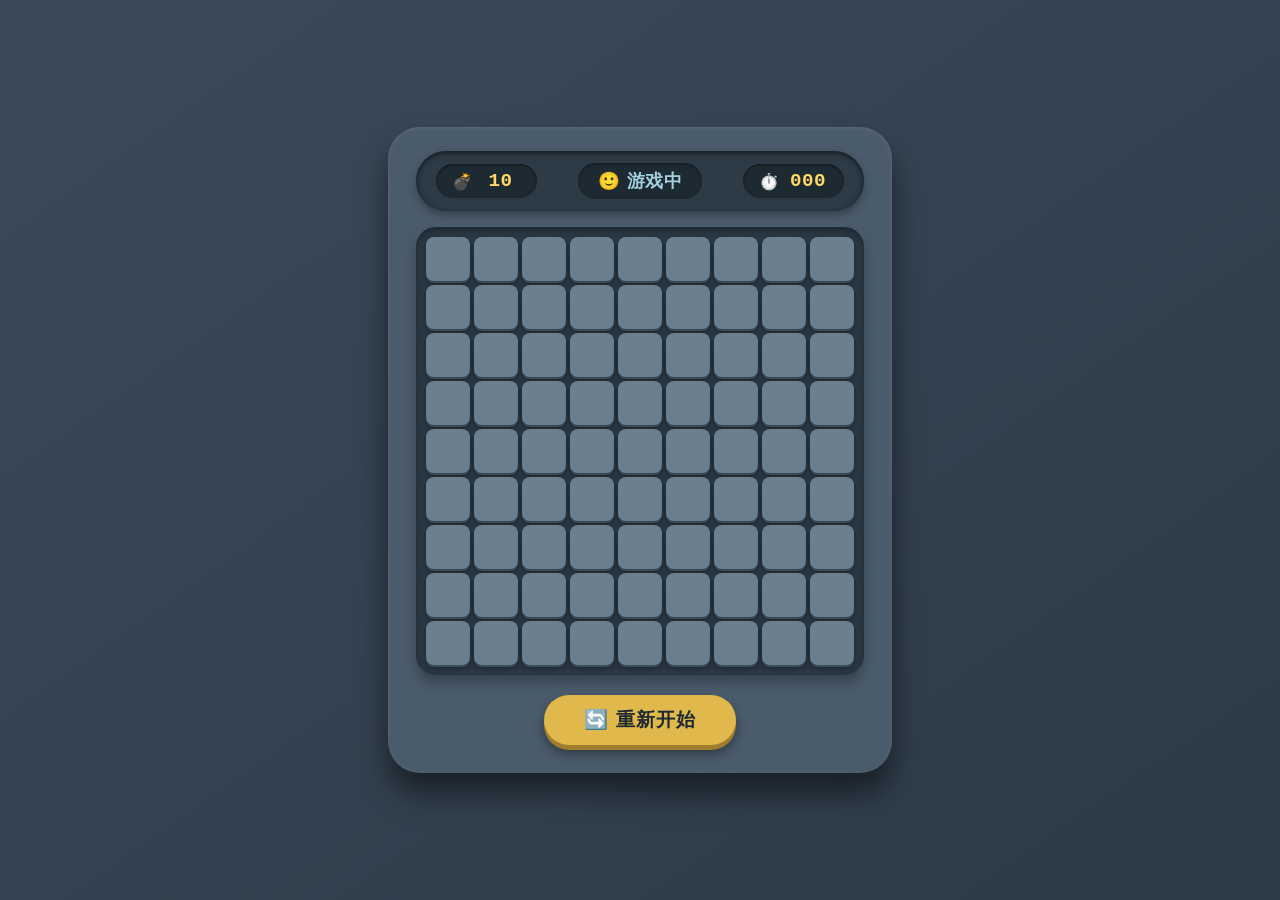
==== game/lei.html @ 7102a51b "扫雷" ====
<!DOCTYPE html>
<html lang="zh-CN">
<head>
  <meta charset="UTF-8">
  <meta name="viewport" content="width=device-width, initial-scale=1.0">
  <title>扫雷 · 经典</title>
  <style>
    * {
      box-sizing: border-box;
      user-select: none;
    }

    body {
      margin: 0;
      min-height: 100vh;
      background: linear-gradient(145deg, #3b4a5a 0%, #2c3a47 100%);
      font-family: 'Segoe UI', Roboto, system-ui, sans-serif;
      display: flex;
      align-items: center;
      justify-content: center;
      padding: 16px;
    }

    .game-container {
      background: #4a5b6b;
      padding: 24px 28px 28px;
      border-radius: 32px;
      box-shadow: 0 20px 30px rgba(0, 0, 0, 0.5), inset 0 1px 4px rgba(255, 255, 255, 0.1);
      display: flex;
      flex-direction: column;
      align-items: center;
      gap: 16px;
    }

    .status-panel {
      display: flex;
      justify-content: space-between;
      align-items: center;
      width: 100%;
      background: #2d3b47;
      padding: 12px 20px;
      border-radius: 60px;
      box-shadow: inset 0 2px 6px rgba(0, 0, 0, 0.6), 0 4px 8px rgba(0, 0, 0, 0.3);
      color: #f0e6d2;
      font-weight: bold;
      letter-spacing: 0.5px;
    }

    .info-item {
      display: flex;
      align-items: center;
      gap: 8px;
      background: #1e2a32;
      padding: 6px 16px;
      border-radius: 40px;
      box-shadow: inset 0 1px 3px #00000080;
      font-size: 1.2rem;
    }

    .info-item span:first-child {
      font-size: 1rem;
      color: #b0c4d9;
    }

    .info-item span:last-child {
      min-width: 2.5rem;
      text-align: center;
      color: #ffd966;
      font-family: 'Courier New', monospace;
    }

    .game-state {
      font-size: 1.1rem;
      background: #1e2a32;
      padding: 6px 20px;
      border-radius: 40px;
      color: #a3d0e0;
      box-shadow: inset 0 1px 3px #00000080;
      transition: all 0.2s;
    }

    .board {
      display: grid;
      grid-template-columns: repeat(9, 44px);
      grid-template-rows: repeat(9, 44px);
      gap: 4px;
      background: #2d3b47;
      padding: 10px;
      border-radius: 20px;
      box-shadow: inset 0 4px 8px #00000060, 0 8px 12px #00000040;
    }

    .cell {
      background: #6b7f8f;
      border-radius: 8px;
      display: flex;
      align-items: center;
      justify-content: center;
      font-size: 1.4rem;
      font-weight: 700;
      color: #1e2a32;
      cursor: pointer;
      transition: 0.08s ease;
      box-shadow: 0 2px 0 #384b57, 0 4px 6px rgba(0, 0, 0, 0.4);
      text-shadow: 0 1px 1px rgba(255, 255, 255, 0.3);
      font-family: 'Courier New', monospace;
    }

    .cell:active:not(.revealed):not(.flagged) {
      transform: scale(0.94);
      box-shadow: 0 0px 0 #384b57;
    }

    .cell.revealed {
      background: #cbd8e2;
      box-shadow: inset 0 2px 4px #7a8f9e, 0 1px 2px rgba(0, 0, 0, 0.2);
      cursor: default;
      color: #1a2b36;
      text-shadow: none;
    }

    .cell.flagged::after {
      content: "🚩";
      font-size: 1.6rem;
      line-height: 1;
      filter: drop-shadow(0 2px 2px rgba(0, 0, 0, 0.4));
    }

    .cell.mine {
      background: #d94b4b;
      color: #fff;
      text-shadow: 0 1px 2px black;
    }

    .cell.mine::after {
      content: "💣";
      font-size: 1.5rem;
    }

    .cell.wrong-flag {
      background: #d98c4b;
    }

    .cell.wrong-flag::after {
      content: "❌";
      font-size: 1.5rem;
    }

    /* 数字颜色 */
    .cell[data-number="1"] { color: #1e5fa5; }
    .cell[data-number="2"] { color: #1e7a3e; }
    .cell[data-number="3"] { color: #b33b3b; }
    .cell[data-number="4"] { color: #6b2d8f; }
    .cell[data-number="5"] { color: #8b5a2b; }
    .cell[data-number="6"] { color: #2b7a7a; }
    .cell[data-number="7"] { color: #3d3d3d; }
    .cell[data-number="8"] { color: #6b6b6b; }

    .reset-btn {
      background: #e0b84c;
      border: none;
      border-radius: 60px;
      padding: 12px 40px;
      font-size: 1.2rem;
      font-weight: bold;
      color: #1e2a32;
      letter-spacing: 1px;
      cursor: pointer;
      box-shadow: 0 5px 0 #a07d2c, 0 8px 12px rgba(0, 0, 0, 0.4);
      transition: 0.05s linear;
      margin-top: 4px;
      font-family: inherit;
    }

    .reset-btn:active {
      transform: translateY(4px);
      box-shadow: 0 1px 0 #a07d2c, 0 8px 12px rgba(0, 0, 0, 0.4);
    }

    .game-state.win {
      color: #a3e0b0;
      background: #1e3a2a;
    }

    .game-state.lose {
      color: #f4a2a2;
      background: #3a1e1e;
    }
  </style>
</head>
<body>
<div class="game-container">
  <div class="status-panel">
    <div class="info-item">
      <span>💣</span>
      <span id="mine-counter">10</span>
    </div>
    <div class="game-state" id="game-state">🙂 游戏中</div>
    <div class="info-item">
      <span>⏱️</span>
      <span id="timer">000</span>
    </div>
  </div>

  <div class="board" id="board"></div>

  <button class="reset-btn" id="reset-btn">🔄 重新开始</button>
</div>

<script>
  (function() {
    // ---------- 游戏配置 ----------
    const ROWS = 9;
    const COLS = 9;
    const TOTAL_MINES = 10;

    // ---------- 游戏状态 ----------
    let board = [];           // 真实雷区: true=雷, false=安全
    let revealed = [];        // 是否已翻开
    let flagged = [];         // 是否已标记旗帜
    let numbers = [];         // 周围雷数 (0-8)
    let gameActive = false;   // 是否可操作（未结束）
    let gameWin = false;      // 是否胜利
    let firstClick = true;    // 是否还没进行首次点击
    let minesPlaced = false;  // 是否已布雷（首次点击后）
    let flagsUsed = 0;        // 已标记旗帜数量
    let revealedCount = 0;    // 已翻开的安全格数量 (不含雷)
    let timerInterval = null;
    let secondsElapsed = 0;

    // DOM 元素
    const boardEl = document.getElementById('board');
    const mineCounterEl = document.getElementById('mine-counter');
    const timerEl = document.getElementById('timer');
    const gameStateEl = document.getElementById('game-state');
    const resetBtn = document.getElementById('reset-btn');

    // ---------- 初始化数据 ----------
    function initData() {
      board = Array.from({ length: ROWS }, () => Array(COLS).fill(false));
      revealed = Array.from({ length: ROWS }, () => Array(COLS).fill(false));
      flagged = Array.from({ length: ROWS }, () => Array(COLS).fill(false));
      numbers = Array.from({ length: ROWS }, () => Array(COLS).fill(0));
      gameActive = true;
      gameWin = false;
      firstClick = true;
      minesPlaced = false;
      flagsUsed = 0;
      revealedCount = 0;
      secondsElapsed = 0;

      // 清除计时器
      if (timerInterval) {
        clearInterval(timerInterval);
        timerInterval = null;
      }
    }

    // ---------- 布雷 (首次点击后调用，避开首点及其周围) ----------
    function placeMines(safeR, safeC) {
      // 收集所有可布雷的格子 (避开首点及其8邻居)
      const candidates = [];
      for (let r = 0; r < ROWS; r++) {
        for (let c = 0; c < COLS; c++) {
          const dr = Math.abs(r - safeR);
          const dc = Math.abs(c - safeC);
          if (dr <= 1 && dc <= 1) continue; // 避开九宫格
          candidates.push([r, c]);
        }
      }

      // 随机选取 TOTAL_MINES 个格子布雷
      for (let i = 0; i < TOTAL_MINES && candidates.length > 0; i++) {
        const idx = Math.floor(Math.random() * candidates.length);
        const [r, c] = candidates.splice(idx, 1)[0];
        board[r][c] = true;
      }

      // 计算周围雷数
      for (let r = 0; r < ROWS; r++) {
        for (let c = 0; c < COLS; c++) {
          if (board[r][c]) continue;
          let count = 0;
          for (let dr = -1; dr <= 1; dr++) {
            for (let dc = -1; dc <= 1; dc++) {
              if (dr === 0 && dc === 0) continue;
              const nr = r + dr, nc = c + dc;
              if (nr >= 0 && nr < ROWS && nc >= 0 && nc < COLS && board[nr][nc]) {
                count++;
              }
            }
          }
          numbers[r][c] = count;
        }
      }
      minesPlaced = true;
    }

    // ---------- 获取周围格子坐标 ----------
    function getNeighbors(r, c) {
      const neighbors = [];
      for (let dr = -1; dr <= 1; dr++) {
        for (let dc = -1; dc <= 1; dc++) {
          if (dr === 0 && dc === 0) continue;
          const nr = r + dr, nc = c + dc;
          if (nr >= 0 && nr < ROWS && nc >= 0 && nc < COLS) {
            neighbors.push([nr, nc]);
          }
        }
      }
      return neighbors;
    }

    // ---------- 翻开格子 (递归展开 0 区域) ----------
    function revealCell(r, c) {
      if (!gameActive || revealed[r][c] || flagged[r][c]) return;

      // 如果是首次点击，先布雷
      if (firstClick && !minesPlaced) {
        placeMines(r, c);
        firstClick = false;
        startTimer();
      }

      // 踩雷
      if (board[r][c]) {
        // 游戏结束
        revealed[r][c] = true;
        gameActive = false;
        gameWin = false;
        stopTimer();
        // 显示所有雷
        for (let rr = 0; rr < ROWS; rr++) {
          for (let cc = 0; cc < COLS; cc++) {
            if (board[rr][cc]) {
              revealed[rr][cc] = true;
            }
          }
        }
        updateGameStateDisplay('lose', '💥 踩雷了...');
        renderBoard();
        return;
      }

      // 安全格
      revealed[r][c] = true;
      revealedCount++;

      // 如果周围雷数为0，递归展开相邻格
      if (numbers[r][c] === 0) {
        for (const [nr, nc] of getNeighbors(r, c)) {
          if (!revealed[nr][nc] && !flagged[nr][nc]) {
            revealCell(nr, nc);
          }
        }
      }

      // 检查胜利
      checkWinCondition();

      renderBoard();
    }

    // ---------- 切换旗帜 ----------
    function toggleFlag(r, c) {
      if (!gameActive || revealed[r][c]) return;

      // 首次点击前不允许标记？但为了体验，允许标记，但布雷仍未发生
      // 如果还没有布雷（即首次点击没发生），标记旗帜不影响布雷逻辑
      // 但为了避免无限标记，限制旗帜数量
      if (!flagged[r][c]) {
        if (flagsUsed >= TOTAL_MINES) return; // 旗帜用完
        flagged[r][c] = true;
        flagsUsed++;
      } else {
        flagged[r][c] = false;
        flagsUsed--;
      }
      renderBoard();
    }

    // ---------- 检查胜利条件 ----------
    function checkWinCondition() {
      // 胜利条件：所有非雷格子均已翻开
      const totalSafe = ROWS * COLS - TOTAL_MINES;
      if (revealedCount === totalSafe) {
        gameActive = false;
        gameWin = true;
        stopTimer();
        updateGameStateDisplay('win', '🏆 你赢了！');
        // 自动标记所有未标记的雷 (可选)
        for (let r = 0; r < ROWS; r++) {
          for (let c = 0; c < COLS; c++) {
            if (board[r][c] && !flagged[r][c]) {
              flagged[r][c] = true;
              flagsUsed++;
            }
          }
        }
        renderBoard();
      }
    }

    // ---------- 计时器 ----------
    function startTimer() {
      if (timerInterval) clearInterval(timerInterval);
      secondsElapsed = 0;
      timerEl.textContent = '000';
      timerInterval = setInterval(() => {
        secondsElapsed++;
        timerEl.textContent = String(secondsElapsed).padStart(3, '0');
        if (secondsElapsed > 999) secondsElapsed = 999;
      }, 1000);
    }

    function stopTimer() {
      if (timerInterval) {
        clearInterval(timerInterval);
        timerInterval = null;
      }
    }

    // ---------- 更新游戏状态显示 ----------
    function updateGameStateDisplay(type, text) {
      gameStateEl.textContent = text;
      gameStateEl.classList.remove('win', 'lose');
      if (type === 'win') gameStateEl.classList.add('win');
      if (type === 'lose') gameStateEl.classList.add('lose');
    }

    // ---------- 渲染棋盘 ----------
    function renderBoard() {
      boardEl.innerHTML = '';
      for (let r = 0; r < ROWS; r++) {
        for (let c = 0; c < COLS; c++) {
          const cell = document.createElement('div');
          cell.className = 'cell';
          cell.dataset.row = r;
          cell.dataset.col = c;

          if (revealed[r][c]) {
            cell.classList.add('revealed');
            if (board[r][c]) {
              cell.classList.add('mine');
              cell.textContent = ''; // 伪元素显示💣
            } else {
              const num = numbers[r][c];
              if (num > 0) {
                cell.textContent = num;
                cell.dataset.number = num;
              }
            }
          } else if (flagged[r][c]) {
            cell.classList.add('flagged');
            // 检查是否是错误的旗帜（踩雷后？）
            // 如果游戏结束且这里不是雷，显示错误标记
            if (!gameActive && !gameWin && !board[r][c]) {
              cell.classList.add('wrong-flag');
              cell.classList.remove('flagged');
            }
          } else {
            // 如果游戏结束，显示所有雷？已由踩雷逻辑处理
          }

          // 事件监听
          cell.addEventListener('click', (e) => {
            e.preventDefault();
            if (!gameActive) return;
            const row = parseInt(cell.dataset.row);
            const col = parseInt(cell.dataset.col);
            revealCell(row, col);
          });

          cell.addEventListener('contextmenu', (e) => {
            e.preventDefault();
            if (!gameActive) return;
            const row = parseInt(cell.dataset.row);
            const col = parseInt(cell.dataset.col);
            toggleFlag(row, col);
          });

          boardEl.appendChild(cell);
        }
      }

      // 更新剩余雷数
      const remaining = TOTAL_MINES - flagsUsed;
      mineCounterEl.textContent = remaining >= 0 ? remaining : 0;
    }

    // ---------- 重置游戏 ----------
    function resetGame() {
      // 停止计时器
      stopTimer();
      // 重置数据
      initData();
      // 重置显示
      mineCounterEl.textContent = TOTAL_MINES;
      timerEl.textContent = '000';
      updateGameStateDisplay('', '🙂 游戏中');
      // 重新渲染空棋盘
      renderBoard();
      // 确保游戏状态为活跃
      gameActive = true;
    }

    // ---------- 初始化棋盘（无雷）----------
    function initEmptyBoard() {
      board = Array.from({ length: ROWS }, () => Array(COLS).fill(false));
      revealed = Array.from({ length: ROWS }, () => Array(COLS).fill(false));
      flagged = Array.from({ length: ROWS }, () => Array(COLS).fill(false));
      numbers = Array.from({ length: ROWS }, () => Array(COLS).fill(0));
      gameActive = true;
      gameWin = false;
      firstClick = true;
      minesPlaced = false;
      flagsUsed = 0;
      revealedCount = 0;
      secondsElapsed = 0;
    }

    // ---------- 启动 ----------
    function startGame() {
      initEmptyBoard();
      mineCounterEl.textContent = TOTAL_MINES;
      timerEl.textContent = '000';
      updateGameStateDisplay('', '🙂 游戏中');
      renderBoard();
    }

    // 绑定重置按钮
    resetBtn.addEventListener('click', () => {
      stopTimer();
      startGame();
    });

    // 页面加载启动
    startGame();

    // 额外修复：右键菜单阻止
    boardEl.addEventListener('contextmenu', (e) => e.preventDefault());

  })();
</script>
</body>
</html>
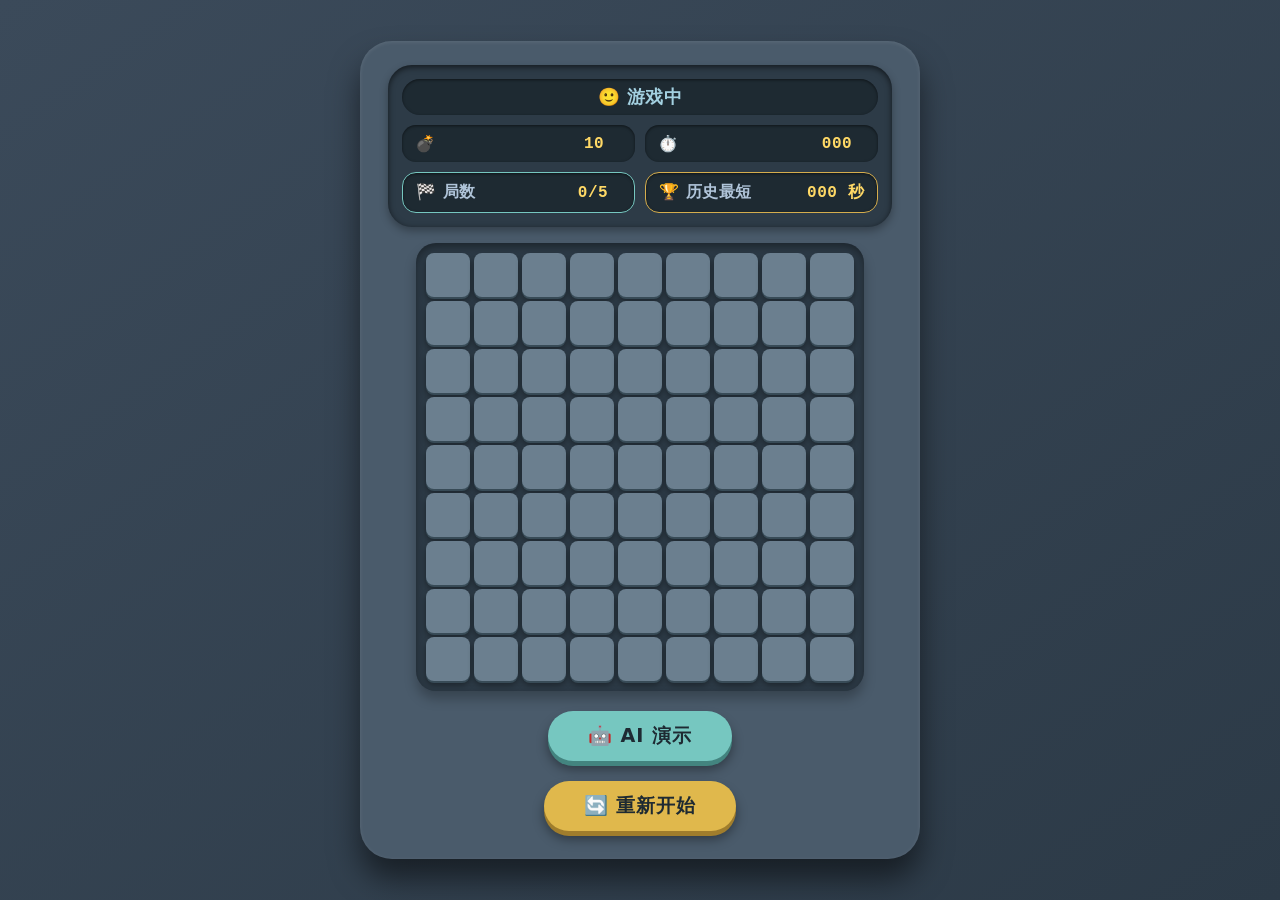
==== commit 5ea4a0b7: "lei" ====
--- a/game/lei.html
+++ b/game/lei.html
@@ -23,6 +23,7 @@
 
     .game-container {
       background: #4a5b6b;
+      width: min(100%, 560px);
       padding: 24px 28px 28px;
       border-radius: 32px;
       box-shadow: 0 20px 30px rgba(0, 0, 0, 0.5), inset 0 1px 4px rgba(255, 255, 255, 0.1);
@@ -33,28 +34,30 @@
     }
 
     .status-panel {
-      display: flex;
-      justify-content: space-between;
-      align-items: center;
+      display: grid;
+      grid-template-columns: repeat(2, minmax(0, 1fr));
+      align-items: stretch;
       width: 100%;
       background: #2d3b47;
-      padding: 12px 20px;
-      border-radius: 60px;
+      padding: 14px;
+      border-radius: 24px;
       box-shadow: inset 0 2px 6px rgba(0, 0, 0, 0.6), 0 4px 8px rgba(0, 0, 0, 0.3);
       color: #f0e6d2;
       font-weight: bold;
       letter-spacing: 0.5px;
+      gap: 10px;
     }
 
     .info-item {
       display: flex;
       align-items: center;
+      justify-content: space-between;
       gap: 8px;
       background: #1e2a32;
-      padding: 6px 16px;
-      border-radius: 40px;
+      padding: 9px 13px;
+      border-radius: 14px;
       box-shadow: inset 0 1px 3px #00000080;
-      font-size: 1.2rem;
+      font-size: 1rem;
     }
 
     .info-item span:first-child {
@@ -63,13 +66,17 @@
     }
 
     .info-item span:last-child {
-      min-width: 2.5rem;
+      min-width: 3.5rem;
       text-align: center;
       color: #ffd966;
       font-family: 'Courier New', monospace;
     }
 
     .game-state {
+      grid-column: 1 / -1;
+      grid-row: 1;
+      order: -1;
+      text-align: center;
       font-size: 1.1rem;
       background: #1e2a32;
       padding: 6px 20px;
@@ -77,6 +84,14 @@
       color: #a3d0e0;
       box-shadow: inset 0 1px 3px #00000080;
       transition: all 0.2s;
+    }
+
+    .best-time {
+      border: 1px solid #d5ad4d;
+    }
+
+    .round-info {
+      border: 1px solid #76c7c0;
     }
 
     .board {
@@ -177,6 +192,15 @@
       box-shadow: 0 1px 0 #a07d2c, 0 8px 12px rgba(0, 0, 0, 0.4);
     }
 
+    .ai-btn {
+      background: #76c7c0;
+      box-shadow: 0 5px 0 #43847f, 0 8px 12px rgba(0, 0, 0, 0.4);
+    }
+
+    .ai-btn:active {
+      box-shadow: 0 1px 0 #43847f, 0 8px 12px rgba(0, 0, 0, 0.4);
+    }
+
     .game-state.win {
       color: #a3e0b0;
       background: #1e3a2a;
@@ -185,25 +209,52 @@
     .game-state.lose {
       color: #f4a2a2;
       background: #3a1e1e;
+    }
+
+    @media (max-width: 520px) {
+      .game-container {
+        padding: 16px;
+        border-radius: 24px;
+      }
+
+      .board {
+        grid-template-columns: repeat(9, minmax(0, 1fr));
+        grid-template-rows: repeat(9, minmax(0, 1fr));
+        width: 100%;
+        aspect-ratio: 1;
+      }
+
+      .cell {
+        font-size: clamp(0.9rem, 5vw, 1.4rem);
+      }
     }
   </style>
 </head>
 <body>
 <div class="game-container">
   <div class="status-panel">
+    <div class="game-state" id="game-state">🙂 游戏中</div>
     <div class="info-item">
       <span>💣</span>
       <span id="mine-counter">10</span>
     </div>
-    <div class="game-state" id="game-state">🙂 游戏中</div>
     <div class="info-item">
       <span>⏱️</span>
       <span id="timer">000</span>
     </div>
+    <div class="info-item round-info">
+      <span>🏁 局数</span>
+      <span id="round-counter">0/5</span>
+    </div>
+    <div class="info-item best-time">
+      <span>🏆 历史最短</span>
+      <span id="best-time">--</span>
+    </div>
   </div>
 
   <div class="board" id="board"></div>
 
+  <button class="reset-btn ai-btn" id="ai-btn">🤖 AI 演示</button>
   <button class="reset-btn" id="reset-btn">🔄 重新开始</button>
 </div>
 
@@ -213,6 +264,7 @@
     const ROWS = 9;
     const COLS = 9;
     const TOTAL_MINES = 10;
+    const AI_TARGET_WINS = 5;
 
     // ---------- 游戏状态 ----------
     let board = [];           // 真实雷区: true=雷, false=安全
@@ -227,13 +279,42 @@
     let revealedCount = 0;    // 已翻开的安全格数量 (不含雷)
     let timerInterval = null;
     let secondsElapsed = 0;
+    let aiInterval = null;
+    let aiRestartTimeout = null;
+    let aiSessionActive = false;
+    let consecutiveWins = 0;
 
     // DOM 元素
     const boardEl = document.getElementById('board');
     const mineCounterEl = document.getElementById('mine-counter');
     const timerEl = document.getElementById('timer');
     const gameStateEl = document.getElementById('game-state');
+    const roundCounterEl = document.getElementById('round-counter');
+    const bestTimeEl = document.getElementById('best-time');
     const resetBtn = document.getElementById('reset-btn');
+    const BEST_TIME_KEY = 'minesweeper-best-time';
+
+    function getBestTime() {
+      const storedTime = Number(localStorage.getItem(BEST_TIME_KEY));
+      return Number.isFinite(storedTime) && storedTime >= 0 ? storedTime : null;
+    }
+
+    function formatTime(seconds) {
+      return `${String(seconds).padStart(3, '0')} 秒`;
+    }
+
+    function updateBestTimeDisplay() {
+      const bestTime = getBestTime();
+      bestTimeEl.textContent = bestTime === null ? '--' : formatTime(bestTime);
+    }
+
+    function recordBestTime() {
+      const bestTime = getBestTime();
+      if (bestTime === null || secondsElapsed < bestTime) {
+        localStorage.setItem(BEST_TIME_KEY, String(secondsElapsed));
+        updateBestTimeDisplay();
+      }
+    }
 
     // ---------- 初始化数据 ----------
     function initData() {
@@ -387,6 +468,7 @@
         gameActive = false;
         gameWin = true;
         stopTimer();
+        recordBestTime();
         updateGameStateDisplay('win', '🏆 你赢了！');
         // 自动标记所有未标记的雷 (可选)
         for (let r = 0; r < ROWS; r++) {
@@ -418,6 +500,126 @@
         clearInterval(timerInterval);
         timerInterval = null;
       }
+    }
+
+    // ---------- AI 自动演示 ----------
+    function clearAiTimers() {
+      if (aiInterval) {
+        clearInterval(aiInterval);
+        aiInterval = null;
+      }
+      if (aiRestartTimeout) {
+        clearTimeout(aiRestartTimeout);
+        aiRestartTimeout = null;
+      }
+    }
+
+    function stopAi() {
+      clearAiTimers();
+      aiSessionActive = false;
+    }
+
+    function aiStep() {
+      if (!gameActive) {
+        clearAiTimers();
+        if (gameWin) {
+          consecutiveWins++;
+          roundCounterEl.textContent = `${consecutiveWins}/${AI_TARGET_WINS}`;
+          if (consecutiveWins >= AI_TARGET_WINS) {
+            aiSessionActive = false;
+            updateGameStateDisplay('win', `🏆 连续通关 ${AI_TARGET_WINS} 关，成功！`);
+            return;
+          }
+          updateGameStateDisplay('win', `🏆 第 ${consecutiveWins} 局通关，准备下一局...`);
+        } else {
+          consecutiveWins = 0;
+          updateGameStateDisplay('lose', '💥 踩雷失败，准备重新开始...');
+        }
+
+        aiRestartTimeout = setTimeout(() => {
+          aiRestartTimeout = null;
+          if (!aiSessionActive) return;
+          startGame(true);
+          beginAiLoop();
+        }, 900);
+        return;
+      }
+
+      let madeMove = false;
+
+      for (let r = 0; r < ROWS && !madeMove; r++) {
+        for (let c = 0; c < COLS && !madeMove; c++) {
+          if (!revealed[r][c] || numbers[r][c] === 0) continue;
+
+          const unknown = [];
+          let markedMines = 0;
+          for (const [nr, nc] of getNeighbors(r, c)) {
+            if (flagged[nr][nc]) {
+              markedMines++;
+            } else if (!revealed[nr][nc]) {
+              unknown.push([nr, nc]);
+            }
+          }
+
+          if (unknown.length === 0) continue;
+
+          if (unknown.length === numbers[r][c] - markedMines) {
+            for (const [nr, nc] of unknown) {
+              toggleFlag(nr, nc);
+            }
+            madeMove = true;
+          } else if (markedMines === numbers[r][c]) {
+            for (const [nr, nc] of unknown) {
+              revealCell(nr, nc);
+            }
+            madeMove = true;
+          }
+        }
+      }
+
+      if (gameWin) {
+        return;
+      } else if (!madeMove) {
+        const candidates = [];
+        for (let r = 0; r < ROWS; r++) {
+          for (let c = 0; c < COLS; c++) {
+            if (!revealed[r][c] && !flagged[r][c]) {
+              candidates.push([r, c]);
+            }
+          }
+        }
+
+        if (candidates.length === 0) {
+          stopAi();
+          updateGameStateDisplay('', '🤖 AI 无法继续');
+          return;
+        }
+
+        const [r, c] = candidates[Math.floor(Math.random() * candidates.length)];
+        revealCell(r, c);
+      }
+    }
+
+    function beginAiLoop() {
+      if (!aiSessionActive || !gameActive) return;
+      updateGameStateDisplay('', `🤖 AI 演示中（连续 ${consecutiveWins}/${AI_TARGET_WINS}）`);
+      roundCounterEl.textContent = `${consecutiveWins}/${AI_TARGET_WINS}`;
+      aiInterval = setInterval(aiStep, 450);
+      aiStep();
+    }
+
+    function startAi() {
+      stopAi();
+      consecutiveWins = 0;
+      roundCounterEl.textContent = `0/${AI_TARGET_WINS}`;
+      startGame();
+      aiSessionActive = true;
+      if (firstClick && !minesPlaced) {
+        revealCell(Math.floor(ROWS / 2), Math.floor(COLS / 2));
+      }
+
+      if (!gameActive) return;
+      beginAiLoop();
     }
 
     // ---------- 更新游戏状态显示 ----------
@@ -492,6 +694,7 @@
     function resetGame() {
       // 停止计时器
       stopTimer();
+      stopAi();
       // 重置数据
       initData();
       // 重置显示
@@ -520,11 +723,18 @@
     }
 
     // ---------- 启动 ----------
-    function startGame() {
+    function startGame(keepAiSession = false) {
+      if (keepAiSession) {
+        clearAiTimers();
+      } else {
+        stopAi();
+      }
       initEmptyBoard();
       mineCounterEl.textContent = TOTAL_MINES;
       timerEl.textContent = '000';
+      if (!keepAiSession) roundCounterEl.textContent = `0/${AI_TARGET_WINS}`;
       updateGameStateDisplay('', '🙂 游戏中');
+      updateBestTimeDisplay();
       renderBoard();
     }
 
@@ -534,6 +744,8 @@
       startGame();
     });
 
+    document.getElementById('ai-btn').addEventListener('click', startAi);
+
     // 页面加载启动
     startGame();
 
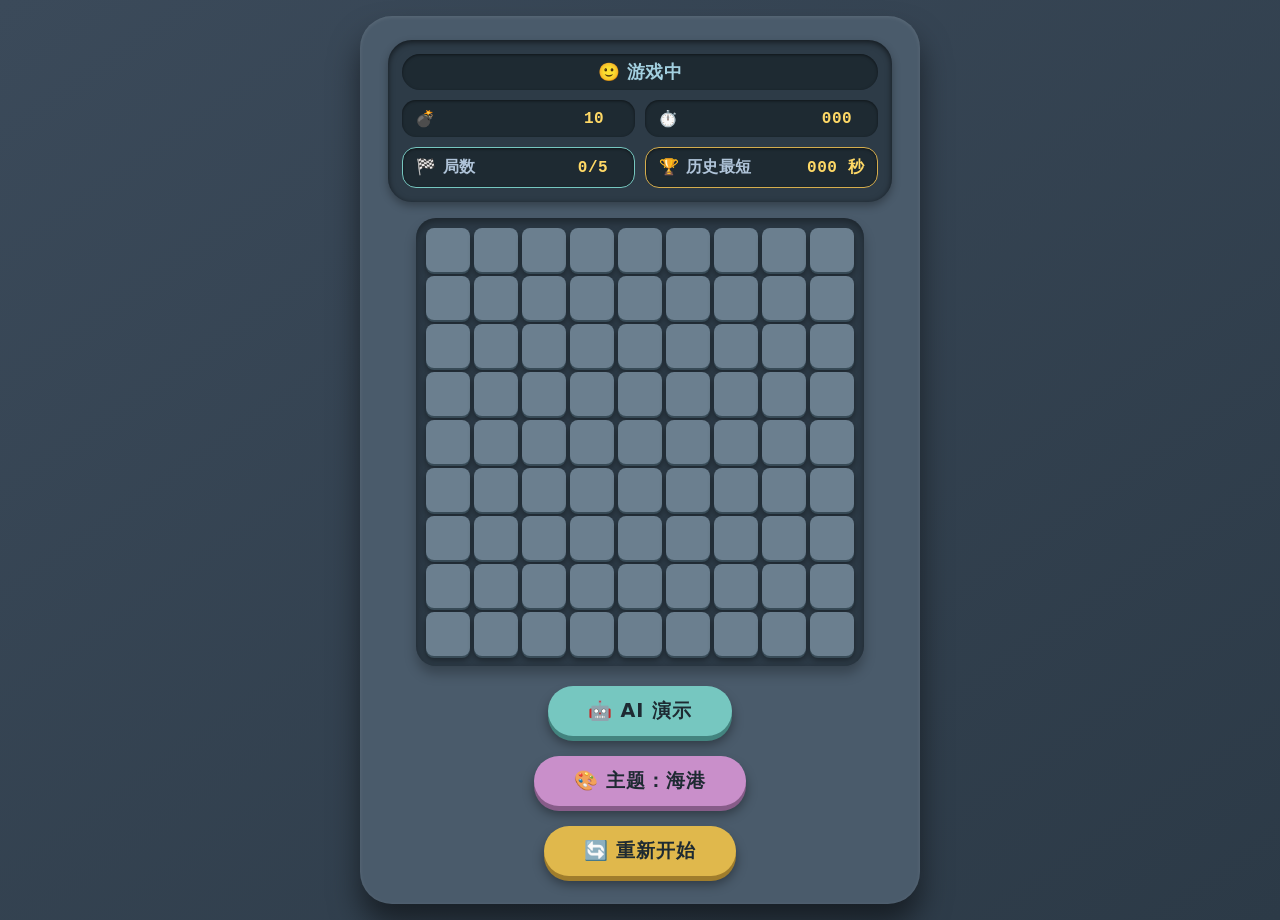
==== commit 806e725f: "主题" ====
--- a/game/lei.html
+++ b/game/lei.html
@@ -199,6 +199,71 @@
 
     .ai-btn:active {
       box-shadow: 0 1px 0 #43847f, 0 8px 12px rgba(0, 0, 0, 0.4);
+    }
+
+    .theme-btn {
+      background: #c98fca;
+      box-shadow: 0 5px 0 #875c89, 0 8px 12px rgba(0, 0, 0, 0.4);
+    }
+
+    .theme-btn:active {
+      box-shadow: 0 1px 0 #875c89, 0 8px 12px rgba(0, 0, 0, 0.4);
+    }
+
+    body[data-theme="sunset"] {
+      background: linear-gradient(145deg, #704b55 0%, #382c3c 100%);
+    }
+
+    body[data-theme="sunset"] .game-container {
+      background: #76545b;
+    }
+
+    body[data-theme="sunset"] .status-panel,
+    body[data-theme="sunset"] .board {
+      background: #493642;
+    }
+
+    body[data-theme="sunset"] .info-item,
+    body[data-theme="sunset"] .game-state {
+      background: #302431;
+    }
+
+    body[data-theme="sunset"] .cell {
+      background: #a87972;
+      box-shadow: 0 2px 0 #694c51, 0 4px 6px rgba(0, 0, 0, 0.4);
+    }
+
+    body[data-theme="sunset"] .cell.revealed {
+      background: #f0d1b5;
+      box-shadow: inset 0 2px 4px #b99483, 0 1px 2px rgba(0, 0, 0, 0.2);
+    }
+
+    body[data-theme="forest"] {
+      background: linear-gradient(145deg, #31584f 0%, #203b38 100%);
+    }
+
+    body[data-theme="forest"] .game-container {
+      background: #456b5d;
+    }
+
+    body[data-theme="forest"] .status-panel,
+    body[data-theme="forest"] .board {
+      background: #294840;
+    }
+
+    body[data-theme="forest"] .info-item,
+    body[data-theme="forest"] .game-state {
+      background: #1b332f;
+    }
+
+    body[data-theme="forest"] .cell {
+      background: #719184;
+      box-shadow: 0 2px 0 #45695d, 0 4px 6px rgba(0, 0, 0, 0.4);
+    }
+
+    body[data-theme="forest"] .cell.revealed {
+      background: #d0dfc9;
+      box-shadow: inset 0 2px 4px #91a98f, 0 1px 2px rgba(0, 0, 0, 0.2);
     }
 
     .game-state.win {
@@ -255,6 +320,7 @@
   <div class="board" id="board"></div>
 
   <button class="reset-btn ai-btn" id="ai-btn">🤖 AI 演示</button>
+  <button class="reset-btn theme-btn" id="theme-btn">🎨 主题：海港</button>
   <button class="reset-btn" id="reset-btn">🔄 重新开始</button>
 </div>
 
@@ -292,7 +358,29 @@
     const roundCounterEl = document.getElementById('round-counter');
     const bestTimeEl = document.getElementById('best-time');
     const resetBtn = document.getElementById('reset-btn');
+    const themeBtn = document.getElementById('theme-btn');
     const BEST_TIME_KEY = 'minesweeper-best-time';
+    const THEME_KEY = 'minesweeper-theme';
+    const themes = [
+      { id: 'harbor', label: '海港' },
+      { id: 'sunset', label: '暮色' },
+      { id: 'forest', label: '森林' }
+    ];
+
+    function applyTheme(themeId) {
+      const themeIndex = themes.findIndex((theme) => theme.id === themeId);
+      const theme = themes[themeIndex >= 0 ? themeIndex : 0];
+      document.body.dataset.theme = theme.id;
+      themeBtn.textContent = `🎨 主题：${theme.label}`;
+      localStorage.setItem(THEME_KEY, theme.id);
+    }
+
+    function switchTheme() {
+      const currentTheme = document.body.dataset.theme || themes[0].id;
+      const currentIndex = themes.findIndex((theme) => theme.id === currentTheme);
+      const nextTheme = themes[(currentIndex + 1) % themes.length];
+      applyTheme(nextTheme.id);
+    }
 
     function getBestTime() {
       const storedTime = Number(localStorage.getItem(BEST_TIME_KEY));
@@ -745,8 +833,10 @@
     });
 
     document.getElementById('ai-btn').addEventListener('click', startAi);
+    themeBtn.addEventListener('click', switchTheme);
 
     // 页面加载启动
+    applyTheme(localStorage.getItem(THEME_KEY) || 'harbor');
     startGame();
 
     // 额外修复：右键菜单阻止
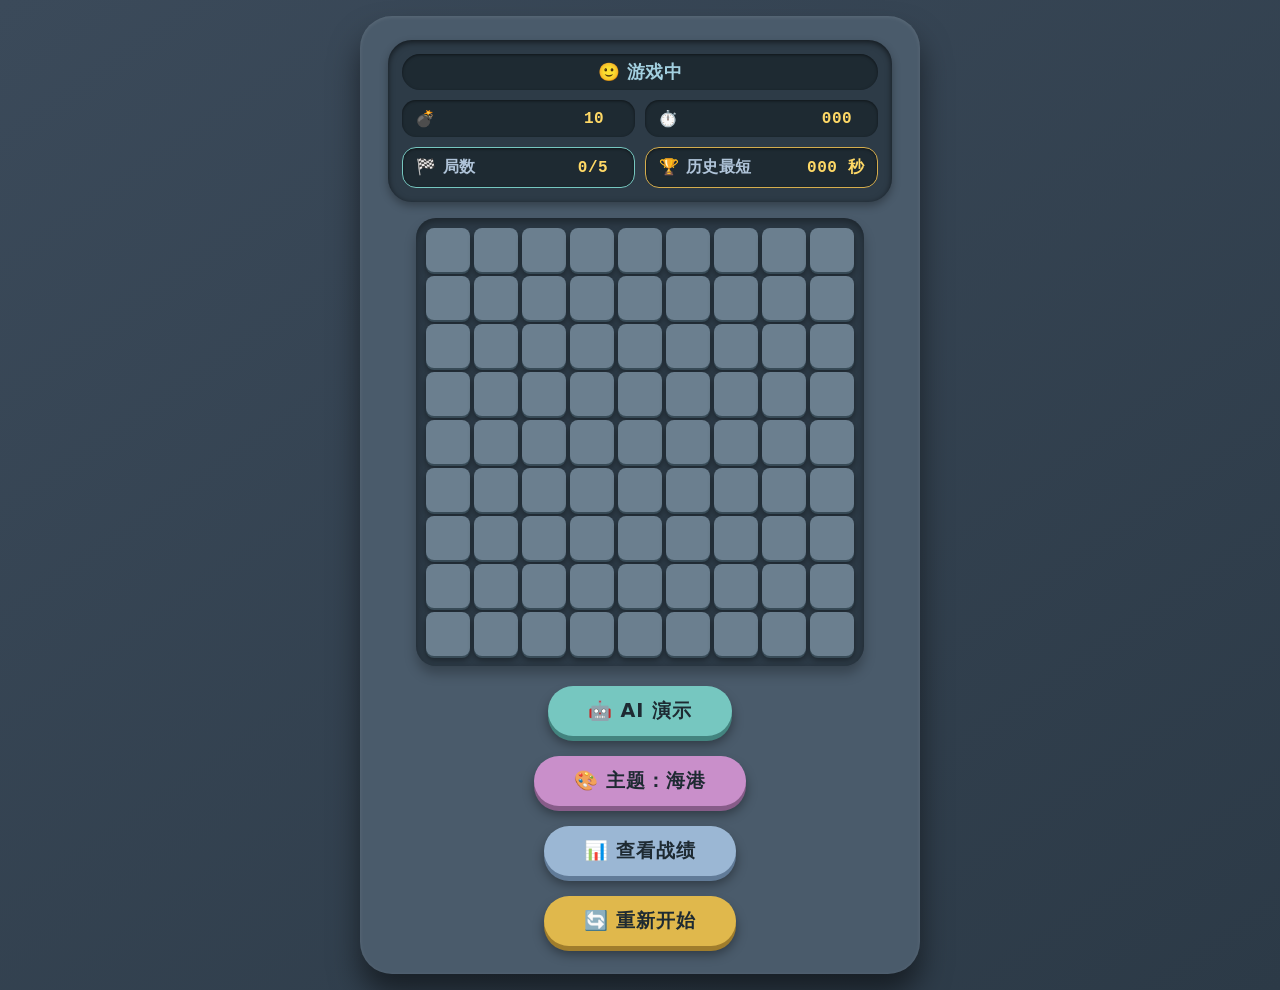
==== commit 6b7f0ec3: "666" ====
--- a/game/lei.html
+++ b/game/lei.html
@@ -208,6 +208,63 @@
 
     .theme-btn:active {
       box-shadow: 0 1px 0 #875c89, 0 8px 12px rgba(0, 0, 0, 0.4);
+    }
+
+    .history-btn {
+      background: #9bb7d4;
+      box-shadow: 0 5px 0 #617b98, 0 8px 12px rgba(0, 0, 0, 0.4);
+    }
+
+    .history-btn:active {
+      box-shadow: 0 1px 0 #617b98, 0 8px 12px rgba(0, 0, 0, 0.4);
+    }
+
+    .history-panel {
+      display: none;
+      width: 100%;
+      background: #2d3b47;
+      padding: 14px;
+      border-radius: 18px;
+      box-shadow: inset 0 2px 6px rgba(0, 0, 0, 0.5);
+    }
+
+    .history-panel.visible {
+      display: block;
+    }
+
+    .history-title {
+      margin: 0 0 10px;
+      color: #f0e6d2;
+      font-size: 1rem;
+      text-align: center;
+    }
+
+    .history-list {
+      display: grid;
+      gap: 6px;
+      margin: 0;
+      padding: 0;
+      list-style: none;
+      color: #d7e2eb;
+      font-family: 'Courier New', monospace;
+      font-size: 0.9rem;
+    }
+
+    .history-list li {
+      display: grid;
+      grid-template-columns: 1fr 1fr 1fr;
+      gap: 8px;
+      padding: 8px 10px;
+      background: #1e2a32;
+      border-radius: 8px;
+    }
+
+    .history-list .win-result {
+      color: #a3e0b0;
+    }
+
+    .history-list .lose-result {
+      color: #f4a2a2;
     }
 
     body[data-theme="sunset"] {
@@ -321,7 +378,13 @@
 
   <button class="reset-btn ai-btn" id="ai-btn">🤖 AI 演示</button>
   <button class="reset-btn theme-btn" id="theme-btn">🎨 主题：海港</button>
+  <button class="reset-btn history-btn" id="history-btn">📊 查看战绩</button>
   <button class="reset-btn" id="reset-btn">🔄 重新开始</button>
+
+  <section class="history-panel" id="history-panel" aria-label="最近战绩">
+    <h2 class="history-title">最近 10 局</h2>
+    <ul class="history-list" id="history-list"></ul>
+  </section>
 </div>
 
 <script>
@@ -359,8 +422,12 @@
     const bestTimeEl = document.getElementById('best-time');
     const resetBtn = document.getElementById('reset-btn');
     const themeBtn = document.getElementById('theme-btn');
+    const historyBtn = document.getElementById('history-btn');
+    const historyPanel = document.getElementById('history-panel');
+    const historyList = document.getElementById('history-list');
     const BEST_TIME_KEY = 'minesweeper-best-time';
     const THEME_KEY = 'minesweeper-theme';
+    const HISTORY_KEY = 'minesweeper-history';
     const themes = [
       { id: 'harbor', label: '海港' },
       { id: 'sunset', label: '暮色' },
@@ -402,6 +469,57 @@
         localStorage.setItem(BEST_TIME_KEY, String(secondsElapsed));
         updateBestTimeDisplay();
       }
+    }
+
+    function getHistory() {
+      try {
+        const history = JSON.parse(localStorage.getItem(HISTORY_KEY) || '[]');
+        return Array.isArray(history) ? history.slice(0, 10) : [];
+      } catch (error) {
+        return [];
+      }
+    }
+
+    function calculateScore(result) {
+      return result === '胜' ? Math.max(0, 1000 - secondsElapsed * 10) : 0;
+    }
+
+    function renderHistory() {
+      const history = getHistory();
+      historyList.innerHTML = '';
+      if (history.length === 0) {
+        const emptyItem = document.createElement('li');
+        emptyItem.textContent = '暂无战绩';
+        emptyItem.style.display = 'block';
+        emptyItem.style.textAlign = 'center';
+        historyList.appendChild(emptyItem);
+        return;
+      }
+
+      for (const record of history) {
+        const item = document.createElement('li');
+        const result = document.createElement('span');
+        result.textContent = record.result;
+        result.className = record.result === '胜' ? 'win-result' : 'lose-result';
+        const score = document.createElement('span');
+        score.textContent = `${record.score} 分`;
+        const time = document.createElement('span');
+        time.textContent = formatTime(record.time);
+        item.append(result, score, time);
+        historyList.appendChild(item);
+      }
+    }
+
+    function recordGameResult(result) {
+      const history = getHistory();
+      history.unshift({
+        score: calculateScore(result),
+        result,
+        time: secondsElapsed,
+        timestamp: Date.now()
+      });
+      localStorage.setItem(HISTORY_KEY, JSON.stringify(history.slice(0, 10)));
+      renderHistory();
     }
 
     // ---------- 初始化数据 ----------
@@ -498,6 +616,7 @@
         gameActive = false;
         gameWin = false;
         stopTimer();
+        recordGameResult('负');
         // 显示所有雷
         for (let rr = 0; rr < ROWS; rr++) {
           for (let cc = 0; cc < COLS; cc++) {
@@ -556,6 +675,7 @@
         gameActive = false;
         gameWin = true;
         stopTimer();
+        recordGameResult('胜');
         recordBestTime();
         updateGameStateDisplay('win', '🏆 你赢了！');
         // 自动标记所有未标记的雷 (可选)
@@ -834,9 +954,15 @@
 
     document.getElementById('ai-btn').addEventListener('click', startAi);
     themeBtn.addEventListener('click', switchTheme);
+    historyBtn.addEventListener('click', () => {
+      const isVisible = historyPanel.classList.toggle('visible');
+      historyBtn.textContent = isVisible ? '📊 收起战绩' : '📊 查看战绩';
+      if (isVisible) renderHistory();
+    });
 
     // 页面加载启动
     applyTheme(localStorage.getItem(THEME_KEY) || 'harbor');
+    renderHistory();
     startGame();
 
     // 额外修复：右键菜单阻止
